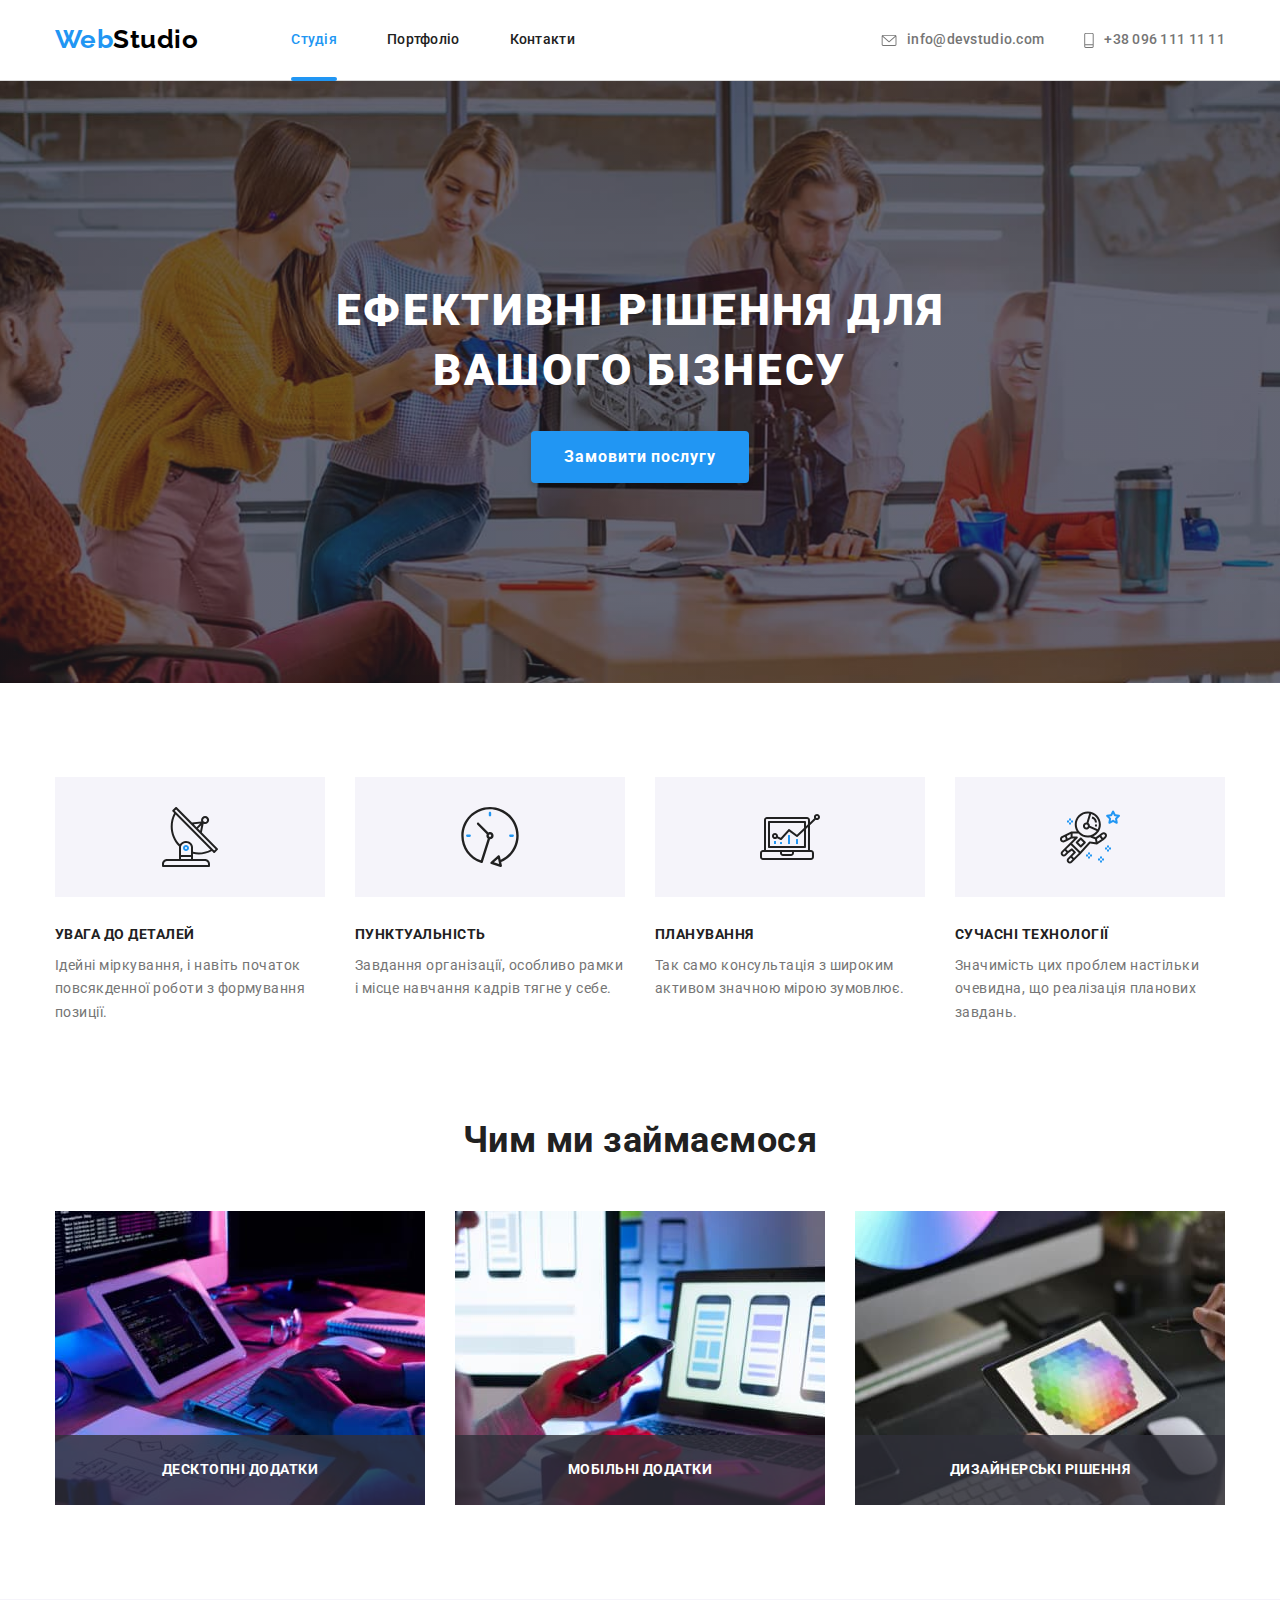
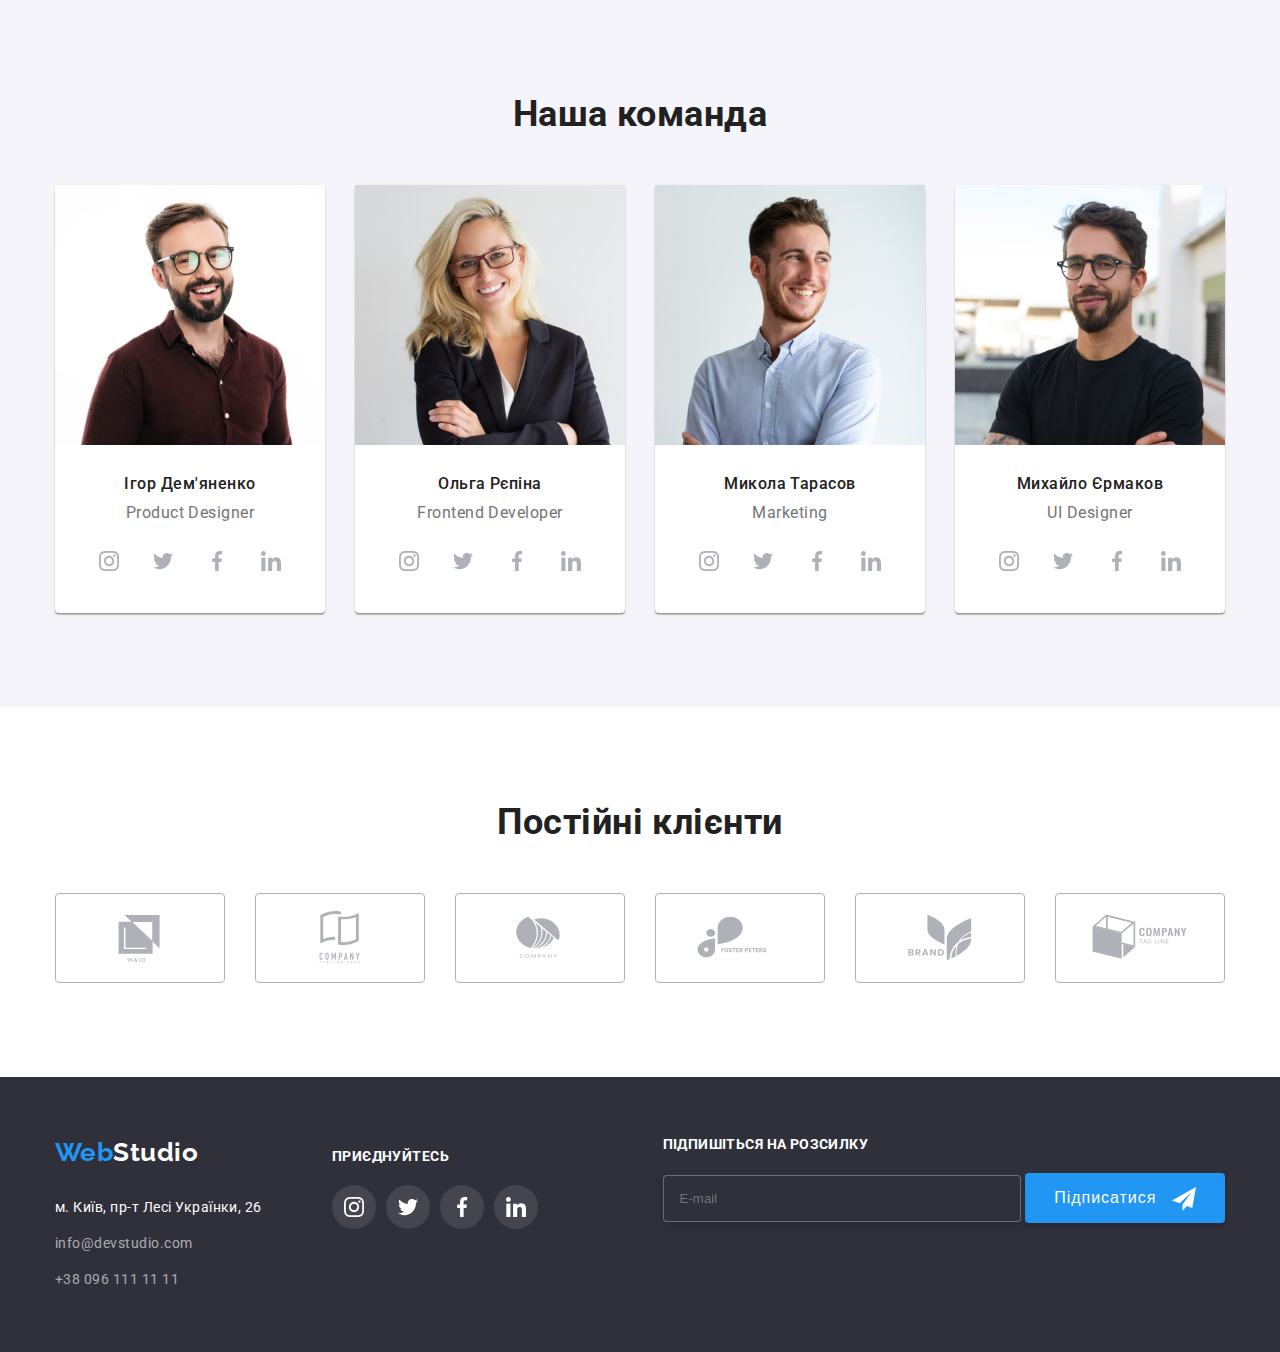
==== index.html @ 7b18890f "Initial commit" ====
<!DOCTYPE html>
<html lang="uk">
  <head>
    <meta charset="UTF-8" />
    <meta http-equiv="X-UA-Compatible" content="IE=edge" />
    <meta name="viewport" content="width=device-width, initial-scale=1.0" />
    <title>WebStudio</title>

    <link rel="preconnect" href="https://fonts.googleapis.com" />
    <link rel="preconnect" href="https://fonts.gstatic.com" crossorigin />
    <link
      href="https://fonts.googleapis.com/css2?family=Raleway:wght@700&family=Roboto:wght@400;500;700;900&display=swap"
      rel="stylesheet"
    />

    <link
      rel="stylesheet"
      href="https://cdnjs.cloudflare.com/ajax/libs/modern-normalize/1.1.0/modern-normalize.min.css"
      integrity="sha512-wpPYUAdjBVSE4KJnH1VR1HeZfpl1ub8YT/NKx4PuQ5NmX2tKuGu6U/JRp5y+Y8XG2tV+wKQpNHVUX03MfMFn9Q=="
      crossorigin="anonymous"
      referrerpolicy="no-referrer"
    />
    <link rel="stylesheet" href="./css/styles.css" />
  </head>
  <body>
    <header class="cite-header">
      <div class="container nav-header">
        <nav class="cite-nav">
          <a class="logo list" href="./index.html"
            ><span class="logo-web">Web</span>Studio</a
          >
          <ul class="nav list">
            <li class="item">
              <a href="" class="link current list">Студія</a>
            </li>
            <li class="item">
              <a href="./portfolio.html" class="link list">Портфоліо</a>
            </li>
            <li class="item"><a href="" class="link list">Контакти</a></li>
          </ul>
        </nav>
        <ul class="contact-nav list">
          <li class="item icon-mail">
            <a href="mailto:info@devstudio.com" class="contact list">
              <svg class="mail" width="16" height="12">
                <use href="./images/icons.svg/icons.svg#icon-mail"></use>
              </svg>
              info@devstudio.com</a
            >
          </li>
          <li class="item icon-phone">
            <a href="tel:+380961111111" class="contact list">
              <svg class="phone" width="10" height="16">
                <use href="./images/icons.svg/icons.svg#icon-phone"></use>
              </svg>
              +38 096 111 11 11</a
            >
          </li>
        </ul>
      </div>
    </header>
    <main>
      <!--Герой-->
      <section class="hero">
        <h1 class="hero-title">Ефективні рішення для вашого бізнесу</h1>
        <button data-modal-open type="button" class="button">
          Замовити послугу
        </button>
      </section>
      <!--Важливо для нас-->
      <section class="section important">
        <div class="container">
          <h2 class="visually-hidden">Важливо для нас</h2>
          <ul class="important-case list">
            <li class="item">
              <div class="important-icons">
                <svg class="antenna" height="60" width="60">
                  <use href="./images/icons.svg/icons.svg#icon-antenna"></use>
                </svg>
              </div>
              <h3 class="section-subtitle">УВАГА ДО ДЕТАЛЕЙ</h3>
              <p class="section-text">
                Ідейні міркування, і навіть початок повсякденної роботи з
                формування позиції.
              </p>
            </li>
            <li class="item">
              <div class="important-icons">
                <svg class="antenna" height="60" width="60">
                  <use href="./images/icons.svg/icons.svg#icon-clock"></use>
                </svg>
              </div>
              <h3 class="section-subtitle">ПУНКТУАЛЬНІСТЬ</h3>
              <p class="section-text">
                Завдання організації, особливо рамки і місце навчання кадрів
                тягне у себе.
              </p>
            </li>
            <li class="item">
              <div class="important-icons">
                <svg class="antenna" height="60" width="60">
                  <use href="./images/icons.svg/icons.svg#icon-diagram"></use>
                </svg>
              </div>
              <h3 class="section-subtitle">ПЛАНУВАННЯ</h3>
              <p class="section-text">
                Так само консультація з широким активом значною мірою зумовлює.
              </p>
            </li>
            <li class="item">
              <div class="important-icons">
                <svg class="antenna" height="60" width="60">
                  <use href="./images/icons.svg/icons.svg#icon-astronaut"></use>
                </svg>
              </div>
              <h3 class="section-subtitle">СУЧАСНІ ТЕХНОЛОГІЇ</h3>
              <p class="section-text">
                Значимість цих проблем настільки очевидна, що реалізація
                планових завдань.
              </p>
            </li>
          </ul>
        </div>
      </section>
      <!--Чим ми займаємося-->
      <section class="section work">
        <div class="container">
          <h2 class="section-title">Чим ми займаємося</h2>

          <ul class="work-foto list">
            <li class="work-card">
              <img
                src="./images/card1.jpg"
                alt="робота на планшеті"
                width="370"
                height="294"
              />
              <div class="work-aside">
                <h3 class="work-text">ДЕСКТОПНІ ДОДАТКИ</h3>
              </div>
            </li>
            <li class="work-card">
              <img
                src="./images/card2.jpg"
                alt="робота на ноутбуці"
                width="370"
                height="294"
              />
              <div class="work-aside">
                <h3 class="work-text">МОБІЛЬНІ ДОДАТКИ</h3>
              </div>
            </li>
            <li class="work-card">
              <img
                src="./images/card3.jpg"
                alt="робота на планшеті"
                width="370"
                height="294"
              />
              <div class="work-aside">
                <h3 class="work-text">ДИЗАЙНЕРСЬКІ РІШЕННЯ</h3>
              </div>
            </li>
          </ul>
        </div>
      </section>
      <!--Команда-->
      <section class="section section-team">
        <div class="container">
          <h2 class="section-title">Наша команда</h2>
          <ul class="team-card list">
            <li class="team-item">
              <img
                src="./images/igor.jpg"
                alt="Фото Ігоря"
                width="270"
                height="260"
              />
              <div class="team-about">
                <h3 class="team-subtitle">Ігор Дем'яненко</h3>
                <p class="team-text" lang="en">Product Designer</p>

                <div class="team-socials">
                  <ul class="team-list list">
                    <li class="team-links">
                      <a href="#" class="team-link">
                        <svg class="team-icon" width="20" height="20">
                          <use
                            href="./images/icons.svg/icons.svg#icon-instagram"
                          ></use>
                        </svg>
                      </a>
                    </li>
                    <li class="team-links">
                      <a href="#" class="team-link">
                        <svg class="team-icon" width="20" height="20">
                          <use
                            href="./images/icons.svg/icons.svg#icon-twitter"
                          ></use>
                        </svg>
                      </a>
                    </li>
                    <li class="team-links">
                      <a href="#" class="team-link">
                        <svg class="team-icon" width="20" height="20">
                          <use
                            href="./images/icons.svg/icons.svg#icon-facebook"
                          ></use>
                        </svg>
                      </a>
                    </li>
                    <li class="team-links">
                      <a href="#" class="team-link">
                        <svg class="team-icon" width="20" height="20">
                          <use
                            href="./images/icons.svg/icons.svg#icon-linkedin"
                          ></use>
                        </svg>
                      </a>
                    </li>
                  </ul>
                </div>
              </div>
            </li>
            <li class="team-item">
              <img
                src="./images/olga.jpg"
                alt="Фото Ольги"
                width="270"
                height="260"
              />
              <div class="team-about">
                <h3 class="team-subtitle">Ольга Рєпіна</h3>
                <p class="team-text" lang="en">Frontend Developer</p>

                <ul class="team-list list">
                  <li class="team-links">
                    <a href="#" class="team-link">
                      <svg class="team-icon" width="20" height="20">
                        <use
                          href="./images/icons.svg/icons.svg#icon-instagram"
                        ></use>
                      </svg>
                    </a>
                  </li>
                  <li class="team-links">
                    <a href="#" class="team-link">
                      <svg class="team-icon" width="20" height="20">
                        <use
                          href="./images/icons.svg/icons.svg#icon-twitter"
                        ></use>
                      </svg>
                    </a>
                  </li>
                  <li class="team-links">
                    <a href="#" class="team-link">
                      <svg class="team-icon" width="20" height="20">
                        <use
                          href="./images/icons.svg/icons.svg#icon-facebook"
                        ></use>
                      </svg>
                    </a>
                  </li>
                  <li class="team-links">
                    <a href="#" class="team-link">
                      <svg class="team-icon" width="20" height="20">
                        <use
                          href="./images/icons.svg/icons.svg#icon-linkedin"
                        ></use>
                      </svg>
                    </a>
                  </li>
                </ul>
              </div>
            </li>
            <li class="team-item">
              <img
                src="./images/mukola.jpg"
                alt="Фото Миколи"
                width="270"
                height="260"
              />
              <div class="team-about">
                <h3 class="team-subtitle">Микола Тарасов</h3>
                <p class="team-text" lang="en">Marketing</p>
                <ul class="team-list list">
                  <li class="team-links">
                    <a href="#" class="team-link">
                      <svg class="team-icon" width="20" height="20">
                        <use
                          href="./images/icons.svg/icons.svg#icon-instagram"
                        ></use>
                      </svg>
                    </a>
                  </li>
                  <li class="team-links">
                    <a href="#" class="team-link">
                      <svg class="team-icon" width="20" height="20">
                        <use
                          href="./images/icons.svg/icons.svg#icon-twitter"
                        ></use>
                      </svg>
                    </a>
                  </li>
                  <li class="team-links">
                    <a href="#" class="team-link">
                      <svg class="team-icon" width="20" height="20">
                        <use
                          href="./images/icons.svg/icons.svg#icon-facebook"
                        ></use>
                      </svg>
                    </a>
                  </li>
                  <li class="team-links">
                    <a href="#" class="team-link">
                      <svg class="team-icon" width="20" height="20">
                        <use
                          href="./images/icons.svg/icons.svg#icon-linkedin"
                        ></use>
                      </svg>
                    </a>
                  </li>
                </ul>
              </div>
            </li>
            <li class="team-item">
              <img
                src="./images/muhailo.jpg"
                alt="Фото Михайла"
                width="270"
                height="260"
              />
              <div class="team-about">
                <h3 class="team-subtitle">Михайло Єрмаков</h3>
                <p class="team-text" lang="en">UI Designer</p>
                <ul class="team-list list">
                  <li class="team-links">
                    <a href="#" class="team-link">
                      <svg class="team-icon" width="20" height="20">
                        <use
                          href="./images/icons.svg/icons.svg#icon-instagram"
                        ></use>
                      </svg>
                    </a>
                  </li>
                  <li class="team-links">
                    <a href="#" class="team-link">
                      <svg class="team-icon" width="20" height="20">
                        <use
                          href="./images/icons.svg/icons.svg#icon-twitter"
                        ></use>
                      </svg>
                    </a>
                  </li>
                  <li class="team-links">
                    <a href="#" class="team-link">
                      <svg class="team-icon" width="20" height="20">
                        <use
                          href="./images/icons.svg/icons.svg#icon-facebook"
                        ></use>
                      </svg>
                    </a>
                  </li>
                  <li class="team-links">
                    <a href="#" class="team-link">
                      <svg class="team-icon" width="20" height="20">
                        <use
                          href="./images/icons.svg/icons.svg#icon-linkedin"
                        ></use>
                      </svg>
                    </a>
                  </li>
                </ul>
              </div>
            </li>
          </ul>
        </div>
      </section>
      <!-- Клієнти -->
      <section class="section">
        <div class="container">
          <h2 class="section-title">Постійні клієнти</h2>
          <ul class="list clients-list">
            <li class="clients">
              <a href="#" class="clients-link">
                <svg class="clients-logo" width="106" height="60">
                  <use href="./images/icons.svg/icons.svg#icon-logo1"></use>
                </svg>
              </a>
            </li>
            <li class="clients">
              <a href="#" class="clients-link">
                <svg class="clients-logo" width="106" height="60">
                  <use href="./images/icons.svg/icons.svg#icon-logo2"></use>
                </svg>
              </a>
            </li>
            <li class="clients">
              <a href="#" class="clients-link">
                <svg class="clients-logo" width="106" height="60">
                  <use href="./images/icons.svg/icons.svg#icon-logo3"></use>
                </svg>
              </a>
            </li>
            <li class="clients">
              <a href="#" class="clients-link">
                <svg class="clients-logo" width="106" height="60">
                  <use href="./images/icons.svg/icons.svg#icon-logo4"></use>
                </svg>
              </a>
            </li>
            <li class="clients">
              <a href="#" class="clients-link">
                <svg class="clients-logo" width="106" height="60">
                  <use href="./images/icons.svg/icons.svg#icon-logo5"></use>
                </svg>
              </a>
            </li>
            <li class="clients">
              <a href="#" class="clients-link">
                <svg class="clients-logo" width="106" height="60">
                  <use href="./images/icons.svg/icons.svg#icon-logo6"></use>
                </svg>
              </a>
            </li>
          </ul>
        </div>
      </section>
    </main>
    <footer class="footer">
      <div class="container colomn">
        <div class="footer-container">
          <div>
            <a class="footer-logo list" href="./index.html"
              ><span>Web</span>Studio</a
            >
            <address>
              <p class="footer-address">м. Київ, пр-т Лесі Українки, 26</p>
              <ul class="contacts list">
                <li class="item">
                  <a
                    href="mailto:info@devstudio.com"
                    class="footer-contact list"
                    >info@devstudio.com</a
                  >
                </li>
                <li class="item">
                  <a href="tel:+380961111111" class="footer-contact list"
                    >+38 096 111 11 11</a
                  >
                </li>
              </ul>
            </address>
          </div>

          <div>
            <p class="footer-join">приєднуйтесь</p>
            <ul class="footer-social-list list">
              <li class="footer-icons">
                <a class="footer-link" href="#">
                  <svg class="footer-icon" width="20" height="20">
                    <use
                      href="./images/icons.svg/icons.svg#icon-instagram"
                    ></use>
                  </svg>
                </a>
              </li>
              <li class="footer-icons">
                <a class="footer-link" href="#">
                  <svg class="footer-icon" width="20" height="20">
                    <use href="./images/icons.svg/icons.svg#icon-twitter"></use>
                  </svg>
                </a>
              </li>
              <li class="footer-icons">
                <a class="footer-link" href="#">
                  <svg class="footer-icon" width="20" height="20">
                    <use
                      href="./images/icons.svg/icons.svg#icon-facebook"
                    ></use>
                  </svg>
                </a>
              </li>
              <li class="footer-icons">
                <a class="footer-link" href="#">
                  <svg class="footer-icon" width="20" height="20">
                    <use
                      href="./images/icons.svg/icons.svg#icon-linkedin"
                    ></use>
                  </svg>
                </a>
              </li>
            </ul>
          </div>

          <div class="sign">
            <p class="footer-join">Підпишіться на розсилку</p>
            <form action="mailing">
              <label for="e-mail">
                <input
                  class="footer-join-e-mail"
                  type="e-mail"
                  name="e-mail"
                  id="e-mail"
                  placeholder="E-mail"
                />
              </label>
              <button class="button-sign" type="submit">
                Підписатися
                <svg class="icon-send" width="24" height="24">
                  <use href="./images/icons.svg/icons.svg#icon-icon-send"></use>
                </svg>
              </button>
            </form>
          </div>
        </div>
      </div>
    </footer>

    <div class="backdrop is-hidden" data-modal>
      <div class="modal">
        <button data-modal-close type="button" class="button-modal">
          <svg class="button-close" width="11" height="11">
            <use href="./images/icons.svg/icons.svg#icon-close"></use>
          </svg>
        </button>

        <div class="form">
          <h2 class="modal-title">Залиште свої дані, ми вам передзвонимо</h2>
          <form name="signup-form" autocomplete="on">
            <div>
              <label for="name" class="form-label"
                >Ім'я
                <div class="form-field">
                  <input class="form-input" type="text" name="name" id="name" />
                  <svg class="label-icon" width="18" height="18">
                    <use href="./images/icons.svg/icons.svg#icon-name"></use>
                  </svg>
                </div>
              </label>
            </div>

            <div>
              <label for="tel"
                >Телефон
                <div class="form-field">
                  <input class="form-input" type="tel" name="tel" id="tel" />
                  <svg class="label-icon" width="18" height="18">
                    <use
                      href="./images/icons.svg/icons.svg#icon-phone-black"
                    ></use>
                  </svg>
                </div>
              </label>
            </div>

            <div>
              <label for="email"
                >Пошта

                <div class="form-field">
                  <input
                    class="form-input"
                    type="email"
                    name="email"
                    id="email"
                  />
                  <svg class="label-icon" width="18" height="18">
                    <use
                      href="./images/icons.svg/icons.svg#icon-email-black"
                    ></use>
                  </svg>
                </div>
              </label>
            </div>

            <label for="comment">Коментар</label>
            <div class="form-field">
              <textarea
                class="form-comment"
                name="comment"
                id="comment"
                rows="5"
                placeholder="Введіть текст"
              ></textarea>
            </div>

            <label class="checkbox-label">
              <input
                class="checkbox"
                type="checkbox"
                name="agreement"
                value="agree"
              />

              <span class="checkbox-icon"></span>
              <p class="agree">
                Погоджуюся з розсилкою та приймаю
                <a class="agree-link" href="#">Умови договору</a>
              </p>
            </label>

            <button class="button-sign form-button" type="submit">
              Відправити
            </button>
          </form>
        </div>
      </div>
    </div>

    <script src="./js/modal.js"></script>
  </body>
</html>
---- css/styles.css ----
/* колір основного тексту #757575 */
/* вторинний колір тексту #212121 */
/* білий #FFFFFF */
/* акцент #2196F3 */
/* черний колір лого #000000 */
/* сірий фон #F5F4FA */
/* фон футера #2F303A */
html {
    box-sizing: border-box;
}

*,
*::before,
*::after {
    box-sizing: inherit;
}

:root {
    --primary-text-color: #757575;
    --title-text-color: #212121;
    --accent-text-color: #2196F3;
    --white-color: #FFFFFF;
    --grey-bgr-color: #F5F4FA;
    --logo-black-color: #000000;
    --footer-background-color: #2F303A;
    --footer-contact-color: rgba(255, 255, 255, 0.6);
    --button-active-color: #188CE8;
    --border-line-color: #D9D9D9;
    --card-outline-color: #EEEEEE;
    --shadow-team-color: 0px 1px 3px rgba(0, 0, 0, 0.12), 0px 1px 1px rgba(0, 0, 0, 0.14), 0px 2px 1px rgba(0, 0, 0, 0.2);
    --portfolio-shadow-color: 0px 1px 1px rgba(0, 0, 0, 0.12), 0px 4px 4px rgba(0, 0, 0, 0.06), 1px 4px 6px rgba(0, 0, 0, 0.16);
    --hero-gradient-color: rgba(47, 48, 58, 0.4);
    --hero-background-color: rgba(196, 196, 196, 1);
    --icon-color: #AFB1B8;
    --cubic: cubic-bezier(0.4, 0, 0.2, 1);
}

body {
    margin: 0;
    background-color: var(--white-color);
    color: var(--primary-text-color);
    font-family: Roboto, sans-serif;
    letter-spacing: 0.03em;

}
.list {
    list-style: none;
    text-decoration: none;
}
h1, h2, h3, p, ul {
    margin-top: 0;
    margin-bottom: 0;
    padding-inline-start: 0;
}
ul {
    padding-left: 0;
    margin: 0;
}

/* header */
.current {
    position: relative;
}
.link.current::after {
    position: absolute;
    bottom: -1px;
    width: 100%;

    content: "";
    display: block;
    
    border-bottom: 4px solid var(--accent-text-color);
    border-radius: 2px;
}

.cite-header {
   border-bottom: 1px solid var(--border-line-color);
}
.container {
    margin-left: auto;
    margin-right: auto;
    width: 1200px;
    padding-left: 15px;
    padding-right: 15px;
}

.logo {
    display: flex;
    align-items: center;
    margin-right: 93px;
    color: var(--logo-black-color);
    font-family: Raleway, sans-serif;
    font-weight: 700;
    font-size: 26px;
    line-height: 1.2; 
}

.logo span,
.footer-logo span {
    color: var(--accent-text-color);
}
.nav-header {
    display: flex;
    justify-content: space-between;
    align-items: center;
}
.cite-nav {
    display: flex;
}
.nav {
    display: flex; 
}
.nav .item {  
    margin-right: 50px;
}
.nav .item:last-child {
    margin-right: 0; 
}
.contact-nav .item + .item {
    margin-left: 40px;
}

.contact-nav {
    display: flex;
}

.link {
    transition: color 250ms var(--cubic);
    
    display: block;
    padding-top: 32px;
    padding-bottom: 32px;

    color: var(--title-text-color);
    font-weight: 500;
    font-size: 14px;
    line-height: 1.14;
    letter-spacing: 0.02em;
}

.contact { 
    transition: color 250ms var(--cubic), fill 250ms var(--cubic);

    fill: var(--primary-text-color);
 
    display: flex;
    align-items: center;
    gap: 10px;

    padding-top: 32px;
    padding-bottom: 32px;
    min-width: 122px;

    color: var(--primary-text-color);
    font-weight: 500;
    font-size: 14px;
    line-height: 1.14;
    letter-spacing: 0.02em;
    cursor: pointer;
}

.link:hover, 
.link:focus,
.contact:hover,
.contact:focus {
    color: var(--accent-text-color);
    fill: var(--accent-text-color);
}

.nav .link.current {
    color: var(--accent-text-color);
}

/* hero */

.hero {
    
    max-width: 1600px;
    margin-left: auto;
    margin-right: auto;

    background-image: linear-gradient( to right,
    var(--hero-gradient-color),
    var(--hero-gradient-color)),
    url(../images/hero.jpg);

    background-repeat: no-repeat;
    background-size: cover;
    background-position: center;

    background-color: var(--hero-background-color);
    padding-top: 200px;
    padding-bottom: 200px;
    text-align: center;
}
.button {
    transition: background-color 250ms var(--cubic);

    padding: 10px 32px;
    border-radius: 4px;
    border: 1px solid transparent;
    box-shadow: 0px 4px 4px rgba(0, 0, 0, 0.15);
   
    background-color: var(--accent-text-color);
    color: var(--white-color);
    font-family: inherit;
    font-weight: 700;
    font-size: 16px;
    line-height: 1.88;
    text-align: center;
    letter-spacing: 0.06em;
    cursor: pointer;
}
.button:hover,
.button:focus {
    background-color: var(--button-active-color);
    
}
.hero-title {
    margin-bottom: 30px;
    max-width: 696px;
    margin-left: auto;
    margin-right: auto;
    
    color: var(--white-color);
    font-weight: 900;
    font-size: 44px;
    line-height: 1.36;
    text-align: center;
    letter-spacing: 0.06em;
    text-transform: uppercase;
}
/* Portfolio */

.portfolio-btns {
    display: flex;
    justify-content: center;
    margin-bottom: 50px;
}

.portfolio-btns .btn + .btn {
    margin-left: 8px;
}

.portfolio-button {
    transition: color 250ms var(--cubic), background-color 250ms var(--cubic),
    box-shadow 250ms var(--cubic);
    padding: 6px 22px;
    min-width: 73px;
    border: transparent;

    text-align: center;
    color: var(--title-text-color);
    background-color: var(--grey-bgr-color);
    font-family: inherit;
    font-weight: 500;
    font-size: 16px;
    line-height: 1.62;
    cursor: pointer;
    letter-spacing: 0.03em;
    border-radius: 4px;
}
.portfolio-button:hover,
.portfolio-button:focus {
    color: var(--white-color);
    background-color: var(--accent-text-color);
    box-shadow: 0px 3px 1px rgba(0, 0, 0, 0.1), 0px 1px 2px rgba(0, 0, 0, 0.08), 0px 2px 2px rgba(0, 0, 0, 0.12);
}
.portfolio-thumb {
    position: relative;

    overflow: hidden; 
    pointer-events: none;
}
.overlay {
    position: absolute;
    top: 0;
    left: 0;
    height: 100%;
    width: 100%;
    background-color: rgba(33, 150, 243, 0.9);

    transform: translateY(100%);
    transition: transform 250ms var(--cubic); 
     
}
.portfolio-items:hover .overlay {
    transform: translateY(0);
}
.overlay-text {
    margin: 63px 24px;
    font-size: 18px;
    line-height: 1.56;
    color: var(--white-color);
}
.portfolio-link {
    transition: box-shadow 250ms var(--cubic);
    display: block;
    text-decoration: none;
}
.portfolio-items {
    margin-right: 30px;
    margin-bottom: 30px;
}
.portfolio-items:nth-child(3n) {
    margin-right: 0;
}
.portfolio-items:nth-last-child(-n+3) {
    margin-bottom: 0;
}
.portfolio-link:hover,
.portfolio-link:focus {
    box-shadow: var(--portfolio-shadow-color);
}
.portfolio {
    display: flex;
    flex-wrap: wrap;
}
.portfolio-items .item {
    padding: 20px 24px;
    border-bottom: 1px solid var(--card-outline-color);
    border-left: 1px solid var(--card-outline-color);
    border-right: 1px solid var(--card-outline-color);
}
.portfolio-subtitle {
    margin-bottom: 4px;

    color: var(--title-text-color);
    font-weight: 700;
    font-size: 18px;
    line-height: 2;
    letter-spacing: 0.06em;
}
.portfolio-text {
    color: var(--primary-text-color);
    font-size: 16px;
    line-height: 1.88;
}

/* main */
.section {
    padding-bottom: 94px;
    padding-top: 94px; 
}
/* Важливо для нас */

.important-icons {
    display: flex;
    height: 120px;
    width: 270px;
    align-items: center;
    justify-content: center;
    margin-bottom: 30px;
    background-color: var(--grey-bgr-color);
}

.important {
    padding-bottom: 47px;
}
.important-case {
    display: flex;
}
.important .item {
    width: 270px;
}
.important .item + .item {
    margin-left: 30px;
}
.visually-hidden {
    position: absolute;
    white-space: nowrap;
    width: 1px;
    height: 1px;
    overflow: hidden;
    border: 0;
    padding: 0;
    clip: rect(0 0 0 0);
    clip-path: inset(50%);
    margin: -1px;
}

.section-subtitle {
    margin-bottom: 11px;

    color: var(--title-text-color);
    font-weight: 700;
    font-size: 14px;
    line-height: 1.14;
}
.section-text {
    color: var(--primary-text-color);
    font-size: 14px;
    line-height: 1.7;
}
/* Чим Займаємося */
.work {
    padding-top: 47px;
}
img {
    display: block;
    max-width: 100%;
    height: auto;
}
.work-foto {
    width: 1170;
    display: flex;
}
.work-card {
    position: relative;

    margin-right: 30px;
}
.work-aside {
    position: absolute;
    bottom: 0;

    display: flex;
    align-items: center;
    justify-content: center;
    width: 370px;
    height: 70px;
    background-color: rgba(47, 48, 58, 0.8);
}
.work-text{ 
    font-size: 14px;
    line-height: 1.14;
    color: var(--white-color);
}

.work-card:nth-child(3n) {
    margin-right: 0;
}

.section-title {
    margin-bottom: 50px;
    
    color: var(--title-text-color);
    font-weight: 700;
    font-size: 36px;
    line-height: 1.17;
    text-align: center;
}

/* Команда */

.team-links {
    width: 44px;
    height: 44px;
}
.team-list {
    display: flex;
    justify-content: center;
    align-items: center;
    gap: 10px;
}
.team-link {
    transition: background-color 250ms var(--cubic), fill 250ms var(--cubic);
    display: flex;
    width: 100%;
    height: 100%;
   
    justify-content: center;
    align-items: center;
    border-radius: 50%;
    background-color: var(--white-color);
    fill: var(--icon-color);
}
.team-link:hover,
.team-link:focus {
    background-color: var(--accent-text-color);
    fill: var(--white-color);
}

.team-card {
    display: flex;
}
.team-about {
    padding-top: 30px;
    padding-bottom: 30px;
}
.section-team {
    background-color: var(--grey-bgr-color);
}

.team-item {
    margin-right: 30px;
    background-color: var(--white-color);
    border-radius: 4px;
    box-shadow: var(--shadow-team-color);
}
.team-item:nth-child(4n) {
    margin-right: 0;
}
.team-subtitle {
    margin-bottom: 10px;
    
    color: var(--title-text-color);
    font-weight: 500;
    font-size: 16px;
    line-height: 1.18;
    text-align: center;
}
.team-text {
    font-size: 16px;
    line-height: 1.18;
    text-align: center;
    margin-bottom: 16px;
}
.clients-list {
    display: flex;
    justify-content: space-between;
}

.clients-link:hover,
.clients-link:focus {
    fill: var(--accent-text-color);
    border: 1px solid var(--accent-text-color);
}
.clients-logo {  
    width: 100%;
}
.clients-link {
    transition: fill 250ms var(--cubic), border 250ms var(--cubic);
    display: flex;
    align-items: center;
    height: 90px;
    width: 170px;
    margin-bottom: 0;
    fill: var(--icon-color);
    border: 1px solid var(--icon-color);
    border-radius: 4px;
}
/* Footer */
.footer-container {
    position: relative;
    display: flex;
    align-items: baseline;
    gap: 70px;
}

.sign {
    position: absolute;
    top: 0;
    right: 0;
}
.footer-join-e-mail {
    width: 358px;
   
    padding: 15px 16px;
    border: 1px solid rgba(255, 255, 255, 0.3);
    filter: drop-shadow(0px 4px 4px rgba(0, 0, 0, 0.15));
    border-radius: 4px;
    background-color: var(--footer-background-color);
}

.button-sign {
    width: 200px;
    height: 50px;
    background-color: var(--accent-text-color);
    color: var(--white-color);
    box-shadow: 0px 4px 4px rgba(0, 0, 0, 0.15);
    border-radius: 4px;
    border: 1px solid transparent;
    font-size: 16px;
    line-height: 1.88;
    
    text-align: center;
    letter-spacing: 0.06em;
    cursor: pointer;
}
.icon-send {
    vertical-align: middle;
    margin-left: 10px;
}

.footer-join {
    font-weight: 700;
    font-size: 14px;
    line-height: 1.14;
    letter-spacing: 0.03em;
    text-transform: uppercase;
    color: var(--white-color);
    margin-bottom: 20px;
}
.footer-social-list {
    display: flex;
    gap: 10px;
}
.footer-icons {
    width: 44px;
    height: 44px;
}
.footer-link {
    display: flex;
    justify-content: center;
    align-items: center;
    width: 100%;
    height: 100%;
    border-radius: 50%;
    background-color: rgba(255, 255, 255, 0.1);
    fill: var(--white-color);
    transition: background-color 250ms var(--cubic);
}
.footer-link:hover,
.footer-link:focus {
    background-color: var(--accent-text-color);
    fill: var(--white-color);

}
.contacts .item + .item {
    margin-top: 12px;
}
.footer {
    background-color: var(--footer-background-color);
    padding-top: 60px;
    padding-bottom: 60px;
}
.footer-logo {
    display: inline-block;
    margin-bottom: 28px;
    color: var(--white-color);
    font-family: Raleway, sans-serif;
    font-weight: 700;
    font-size: 26px;
    line-height: 1.2;
}
.footer-contact {
    display: inline-block;
    font-style: normal;
    color: var(--footer-contact-color);
    font-size: 14px;
    line-height: 1.71;
    transition: color 250ms var(--cubic);
} 
.footer-contact:hover,
.footer-contact:focus {
    color: var(--accent-text-color);
}
.footer-address {
    margin-bottom: 12px;
    font-style: normal;
    color: var(--white-color);
    font-size: 14px;
    line-height: 1.71;
}


/* Модальне вікно */
.backdrop {
    position: fixed;
    top: 0;
    left: 0;
    width: 100%;
    height: 100%;
    background-color: rgba(0, 0, 0, 0.2);
    
    transform: scale(1);
    transition: transform 250ms var(--cubic), opacity 250ms var(--cubic);
}
.backdrop.is-hidden {
    transform: scale(0);

    pointer-events: none;
}
.modal {
    position: absolute;
    top: 50%;
    left: 50%;
    transform: translate(-50%, -50%);

    min-width: 528px;
    min-height: 581px;
    background-color: var(--white-color);
    box-shadow: 0px 1px 3px rgba(0, 0, 0, 0.12), 0px 1px 1px rgba(0, 0, 0, 0.14), 0px 2px 1px rgba(0, 0, 0, 0.2);
    border-radius: 4px;
}
   
.button-modal {
    position: absolute;
    top: 8px;
    right: 8px;

    display: flex;
    justify-content: center;
    align-items: center;

    width: 30px;
    height: 30px;
    background-color: var(--white-color);

    cursor: pointer;

    border-radius: 50%;
    border: 1px solid rgba(0, 0, 0, 0.2);
    transition: fill 250ms var(--cubic);
}
.button-close:hover {
    fill: var(--accent-text-color);
}

/* Фарма */
.modal-title {
    margin-bottom: 12px;
    font-weight: 700;
    font-size: 20px;
    line-height: 1.15;
    text-align: center;
    color: var(--title-text-color);
}
textarea {
    resize: none;
}
.form {
    padding: 40px;
    width: 528px;
}
.form-field {
    position: relative;
    width: 100%;
    display: flex;
    flex-direction: column;
    margin-bottom: 10px;
    margin-top: 4px;
    
}
.label-icon {
    position: absolute;
    top: 50%;
    left: 12px;
    transform: translateY(-50%);

    fill: var(--title-text-color);
    transition: fill 250ms var(--cubic);
}
.form-input:hover + .label-icon,
.form-input:focus + .label-icon {
    fill: var(--accent-text-color);
}
.form-input {
    padding-top: 12px;
    padding-bottom: 12px;
    padding-left: 42px;
    border: 1px solid rgba(33, 33, 33, 0.2);
    border-radius: 4px;
    transition: border 250ms var(--cubic), outline 250ms var(--cubic);
}
.form-input:hover,
.form-input:focus,
.form-comment:focus,
.form-comment:hover {
    border: 1px solid var(--accent-text-color);
    outline: 1px solid var(--accent-text-color);
}
.form-comment {
    border: 1px solid rgba(33, 33, 33, 0.2);
    border-radius: 4px;
    padding: 12px 16px;
    margin-bottom: 20px;

    transition: border 250ms var(--cubic), outline 250ms var(--cubic);
}

.form-field textarea::placeholder {
    font-size: 12px;
    line-height: 1.17;
    letter-spacing: 0.01em;
    color: rgba(117, 117, 117, 0.5);
}
/* checkbox */
.checkbox {
    -webkit-appearance: none;
    -moz-appearance: none;
    appearance: none;
}
.agree {
    font-size: 14px;
    line-height: 1.71;
    color: var(--primary-text-color);

}
.agree-link {
    color: var(--accent-text-color);
    text-decoration-line: unset;
    border-bottom: 1px solid var(--accent-text-color);
}
.checkbox-label {
    display: flex;
    align-items: center;
    justify-content: center;
    margin-bottom: 30px;
}
.checkbox-icon {
    margin-right: 7px;
    width: 16px;
    height: 15px;  
    border: 2px solid #000000;
    border-radius: 2px;
    box-shadow: 0px 4px 4px rgba(0, 0, 0, 0.25);
    transition:  background-color 250ms var(--cubic), background-image250ms var(--cubic), border-color 250ms var(--cubic), box-shadow 250ms var(--cubic);
}
.checkbox:checked + span.checkbox-icon {
    background-color: var(--accent-text-color);
    background-image: url(../images/icons.svg/icon-check.svg);
    background-size: contain;
    background-origin: border-box;
    border-color: var(--accent-text-color);
    box-shadow: none;
}
.form-button {
    margin: auto;
    display: block;
}
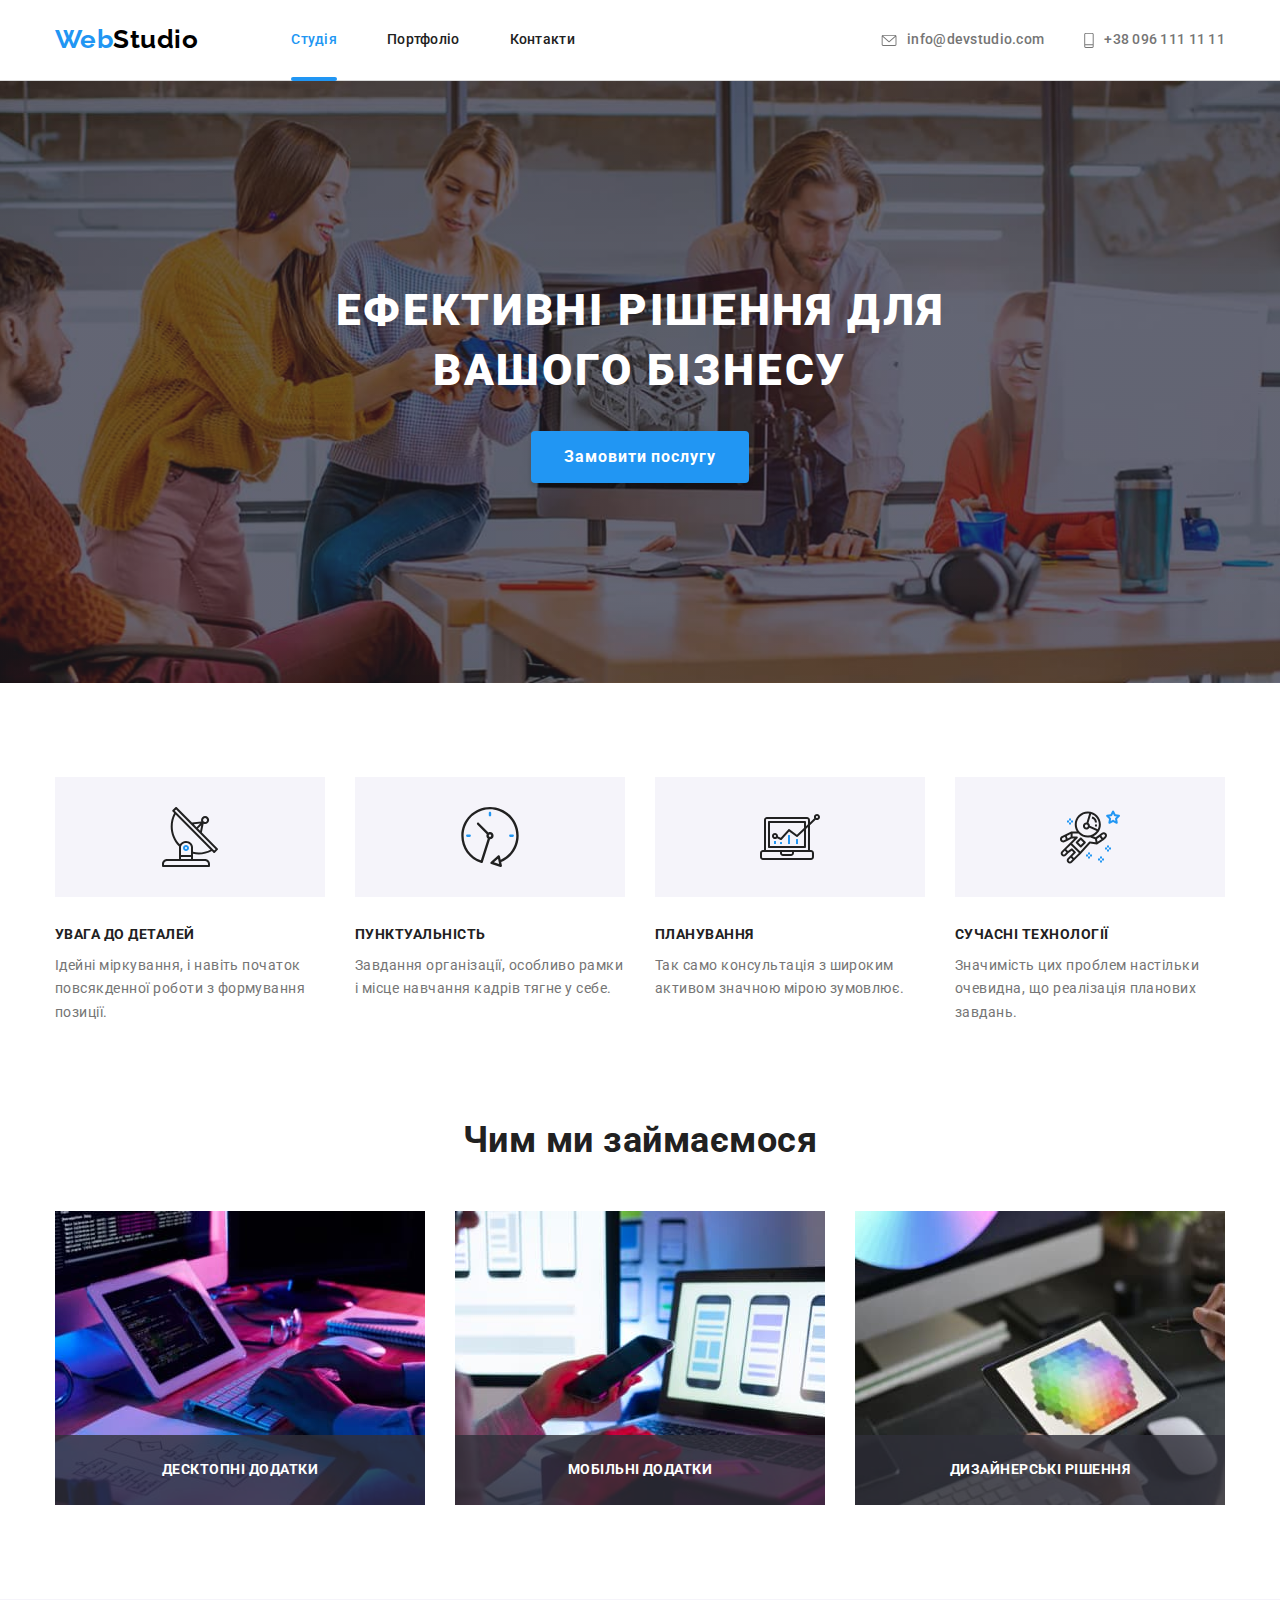
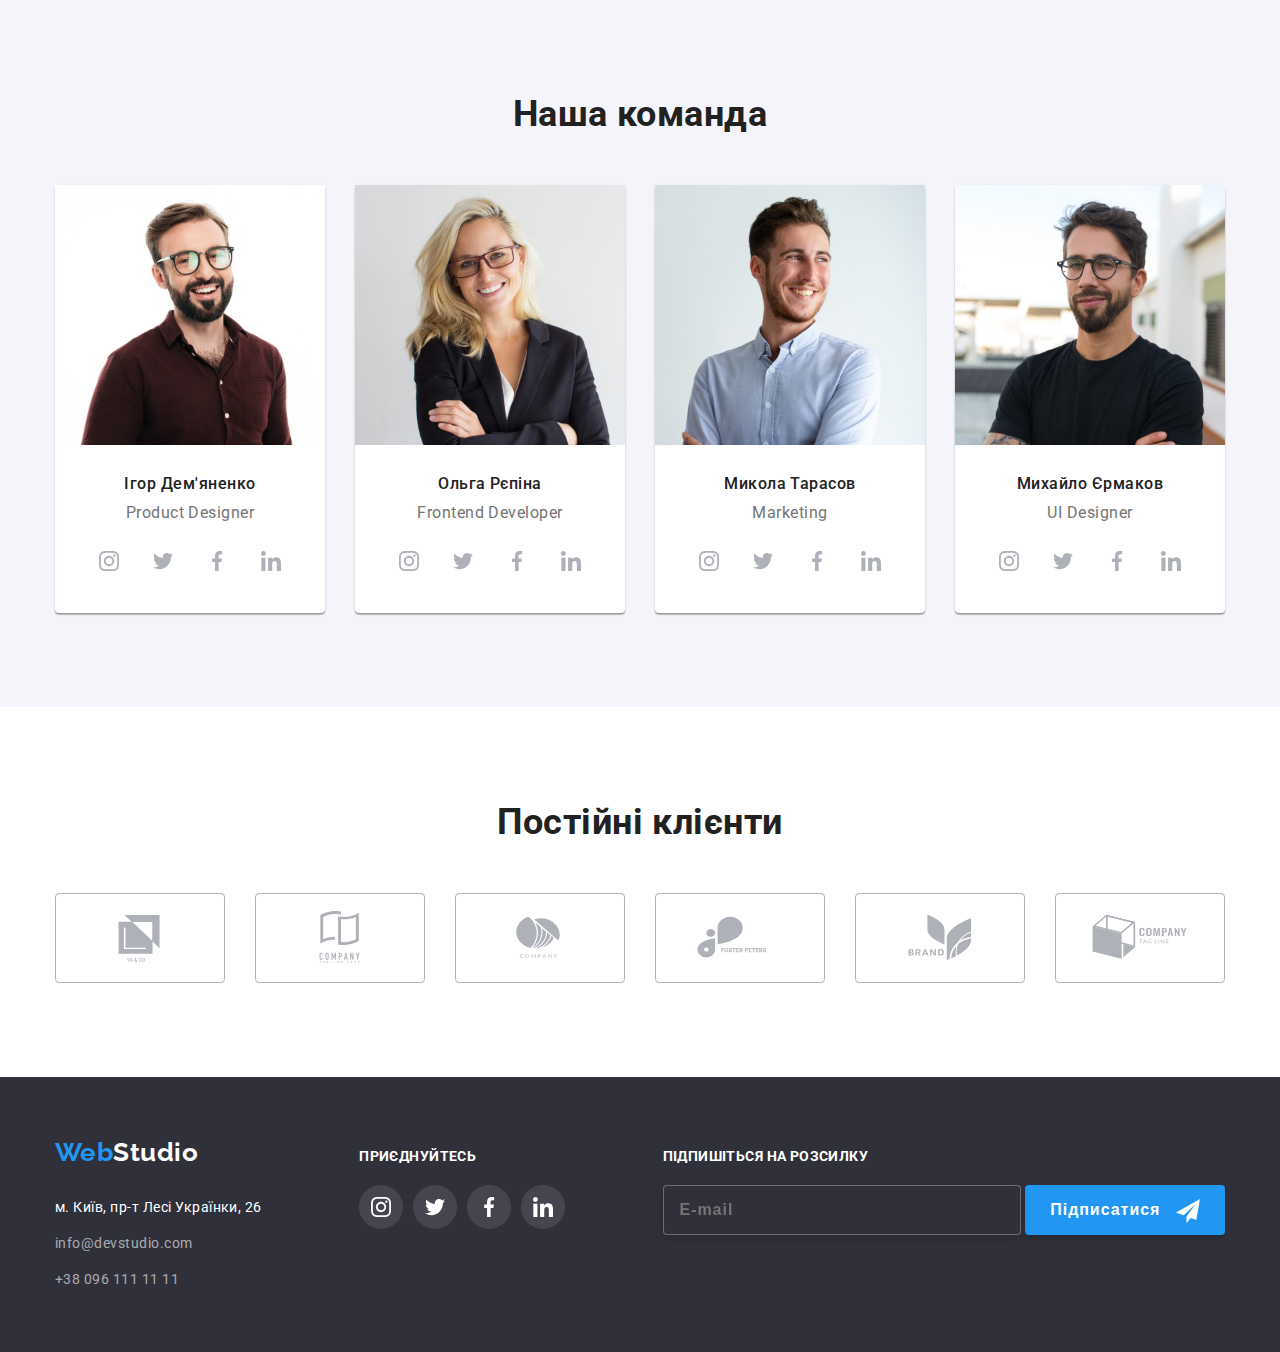
==== commit 782cfe1e: "Доопрацьовує" ====
--- a/index.html
+++ b/index.html
@@ -493,24 +493,27 @@
             </ul>
           </div>
 
-          <div class="sign">
+          <div>
             <p class="footer-join">Підпишіться на розсилку</p>
-            <form action="mailing">
-              <label for="e-mail">
-                <input
+            <form class="mailing"  action="mailing">
+    
+                <div>
+                  <input
                   class="footer-join-e-mail"
-                  type="e-mail"
+                  type="email"
                   name="e-mail"
                   id="e-mail"
                   placeholder="E-mail"
                 />
-              </label>
+             
               <button class="button-sign" type="submit">
                 Підписатися
                 <svg class="icon-send" width="24" height="24">
                   <use href="./images/icons.svg/icons.svg#icon-icon-send"></use>
                 </svg>
               </button>
+                </div>
+
             </form>
           </div>
         </div>
@@ -526,39 +529,34 @@
         </button>
 
         <div class="form">
-          <h2 class="modal-title">Залиште свої дані, ми вам передзвонимо</h2>
+          <p class="modal-title">Залиште свої дані, ми вам передзвонимо</p>
+
           <form name="signup-form" autocomplete="on">
-            <div>
-              <label for="name" class="form-label"
-                >Ім'я
-                <div class="form-field">
+
+            
+              <label for="name" class="form-label">Ім'я</label>
+              <div class="form-field">
                   <input class="form-input" type="text" name="name" id="name" />
                   <svg class="label-icon" width="18" height="18">
                     <use href="./images/icons.svg/icons.svg#icon-name"></use>
                   </svg>
-                </div>
-              </label>
-            </div>
-
-            <div>
-              <label for="tel"
-                >Телефон
-                <div class="form-field">
+                
+              </div>
+            
+              
+              <label for="tel" class="form-label">Телефон</label>
+              <div class="form-field">
                   <input class="form-input" type="tel" name="tel" id="tel" />
                   <svg class="label-icon" width="18" height="18">
-                    <use
-                      href="./images/icons.svg/icons.svg#icon-phone-black"
+                    <use href="./images/icons.svg/icons.svg#icon-phone-black"
                     ></use>
                   </svg>
-                </div>
-              </label>
-            </div>
-
-            <div>
-              <label for="email"
-                >Пошта
-
-                <div class="form-field">
+               
+              </div>
+              
+              
+              <label class="form-label" for="email">Пошта</label>
+              <div class="form-field">
                   <input
                     class="form-input"
                     type="email"
@@ -571,11 +569,10 @@
                     ></use>
                   </svg>
                 </div>
-              </label>
-            </div>
-
-            <label for="comment">Коментар</label>
-            <div class="form-field">
+
+                <div class="comment-field">
+            <label class="form-label" for="comment" >Коментар</label>
+            
               <textarea
                 class="form-comment"
                 name="comment"
@@ -585,20 +582,23 @@
               ></textarea>
             </div>
 
-            <label class="checkbox-label">
-              <input
-                class="checkbox"
-                type="checkbox"
-                name="agreement"
-                value="agree"
-              />
-
-              <span class="checkbox-icon"></span>
-              <p class="agree">
-                Погоджуюся з розсилкою та приймаю
-                <a class="agree-link" href="#">Умови договору</a>
-              </p>
-            </label>
+              <div>
+                <label class="checkbox-label">
+                  <input
+                    class="checkbox"
+                    type="checkbox"
+                    name="agreement"
+                    value="agree"
+                  />
+                  
+                  <span class="checkbox-icon"></span>
+                    Погоджуюся з розсилкою та приймаю 
+                    <a class="agree-link" href="#"> Умови договору</a>
+                  </label>
+              </div>
+            
+            
+            
 
             <button class="button-sign form-button" type="submit">
               Відправити
--- a/css/styles.css
+++ b/css/styles.css
@@ -536,23 +536,25 @@
     position: relative;
     display: flex;
     align-items: baseline;
+    justify-content: space-between;
     gap: 70px;
 }
 
-.sign {
-    position: absolute;
-    top: 0;
-    right: 0;
-}
 .footer-join-e-mail {
     width: 358px;
-   
+    height: 50px;
     padding: 15px 16px;
     border: 1px solid rgba(255, 255, 255, 0.3);
     filter: drop-shadow(0px 4px 4px rgba(0, 0, 0, 0.15));
     border-radius: 4px;
     background-color: var(--footer-background-color);
-}
+    font-weight: 700;
+    font-size: 16px;
+    line-height: 1.88;
+
+    letter-spacing: 0.06em;
+    color: var(--white-color);
+    }
 
 .button-sign {
     width: 200px;
@@ -562,6 +564,7 @@
     box-shadow: 0px 4px 4px rgba(0, 0, 0, 0.15);
     border-radius: 4px;
     border: 1px solid transparent;
+    font-weight: 700;
     font-size: 16px;
     line-height: 1.88;
     
@@ -569,6 +572,7 @@
     letter-spacing: 0.06em;
     cursor: pointer;
 }
+
 .icon-send {
     vertical-align: middle;
     margin-left: 10px;
@@ -695,7 +699,8 @@
     border: 1px solid rgba(0, 0, 0, 0.2);
     transition: fill 250ms var(--cubic);
 }
-.button-close:hover {
+.button-modal:hover,
+.button-modal:focus {
     fill: var(--accent-text-color);
 }
 
@@ -713,16 +718,26 @@
 }
 .form {
     padding: 40px;
-    width: 528px;
+    width: 536px;
 }
 .form-field {
     position: relative;
     width: 100%;
     display: flex;
-    flex-direction: column;
+    flex-direction: column;  
     margin-bottom: 10px;
-    margin-top: 4px;
-    
+}
+.comment-field {
+    width: 100%;
+    display: flex;
+    flex-direction: column; 
+}
+
+.form-label {
+    font-size: 12px;
+    line-height: 1.17;
+    letter-spacing: 0.01em;
+    margin-bottom: 4px;
 }
 .label-icon {
     position: absolute;
@@ -737,9 +752,16 @@
 .form-input:focus + .label-icon {
     fill: var(--accent-text-color);
 }
+.label-icon:hover,
+.label-icon:focus {
+    fill: var(--accent-text-color);
+}
+
 .form-input {
-    padding-top: 12px;
-    padding-bottom: 12px;
+    margin-top: 4px;
+
+    padding-top: 11px;
+    padding-bottom: 11px;
     padding-left: 42px;
     border: 1px solid rgba(33, 33, 33, 0.2);
     border-radius: 4px;
@@ -759,38 +781,43 @@
     margin-bottom: 20px;
 
     transition: border 250ms var(--cubic), outline 250ms var(--cubic);
-}
-
-.form-field textarea::placeholder {
+    font-weight: 400;
+    font-size: 12px;
+    line-height: 1.17;
+    letter-spacing: 0.01em;
+}
+
+.form-label textarea::placeholder {
     font-size: 12px;
     line-height: 1.17;
     letter-spacing: 0.01em;
     color: rgba(117, 117, 117, 0.5);
 }
+
 /* checkbox */
 .checkbox {
     -webkit-appearance: none;
     -moz-appearance: none;
     appearance: none;
 }
-.agree {
+
+.agree-link {
+    color: var(--accent-text-color);
+    text-decoration-skip-ink: none;
+    padding-left: 3px;
+}
+.checkbox-label {
+    display: flex;
+    align-items: center;
+    justify-content: center;
+    margin-bottom: 30px;
+    font-weight: 400;
     font-size: 14px;
     line-height: 1.71;
     color: var(--primary-text-color);
-
-}
-.agree-link {
-    color: var(--accent-text-color);
-    text-decoration-line: unset;
-    border-bottom: 1px solid var(--accent-text-color);
-}
-.checkbox-label {
-    display: flex;
-    align-items: center;
-    justify-content: center;
-    margin-bottom: 30px;
 }
 .checkbox-icon {
+    display: inline-block;
     margin-right: 7px;
     width: 16px;
     height: 15px;  
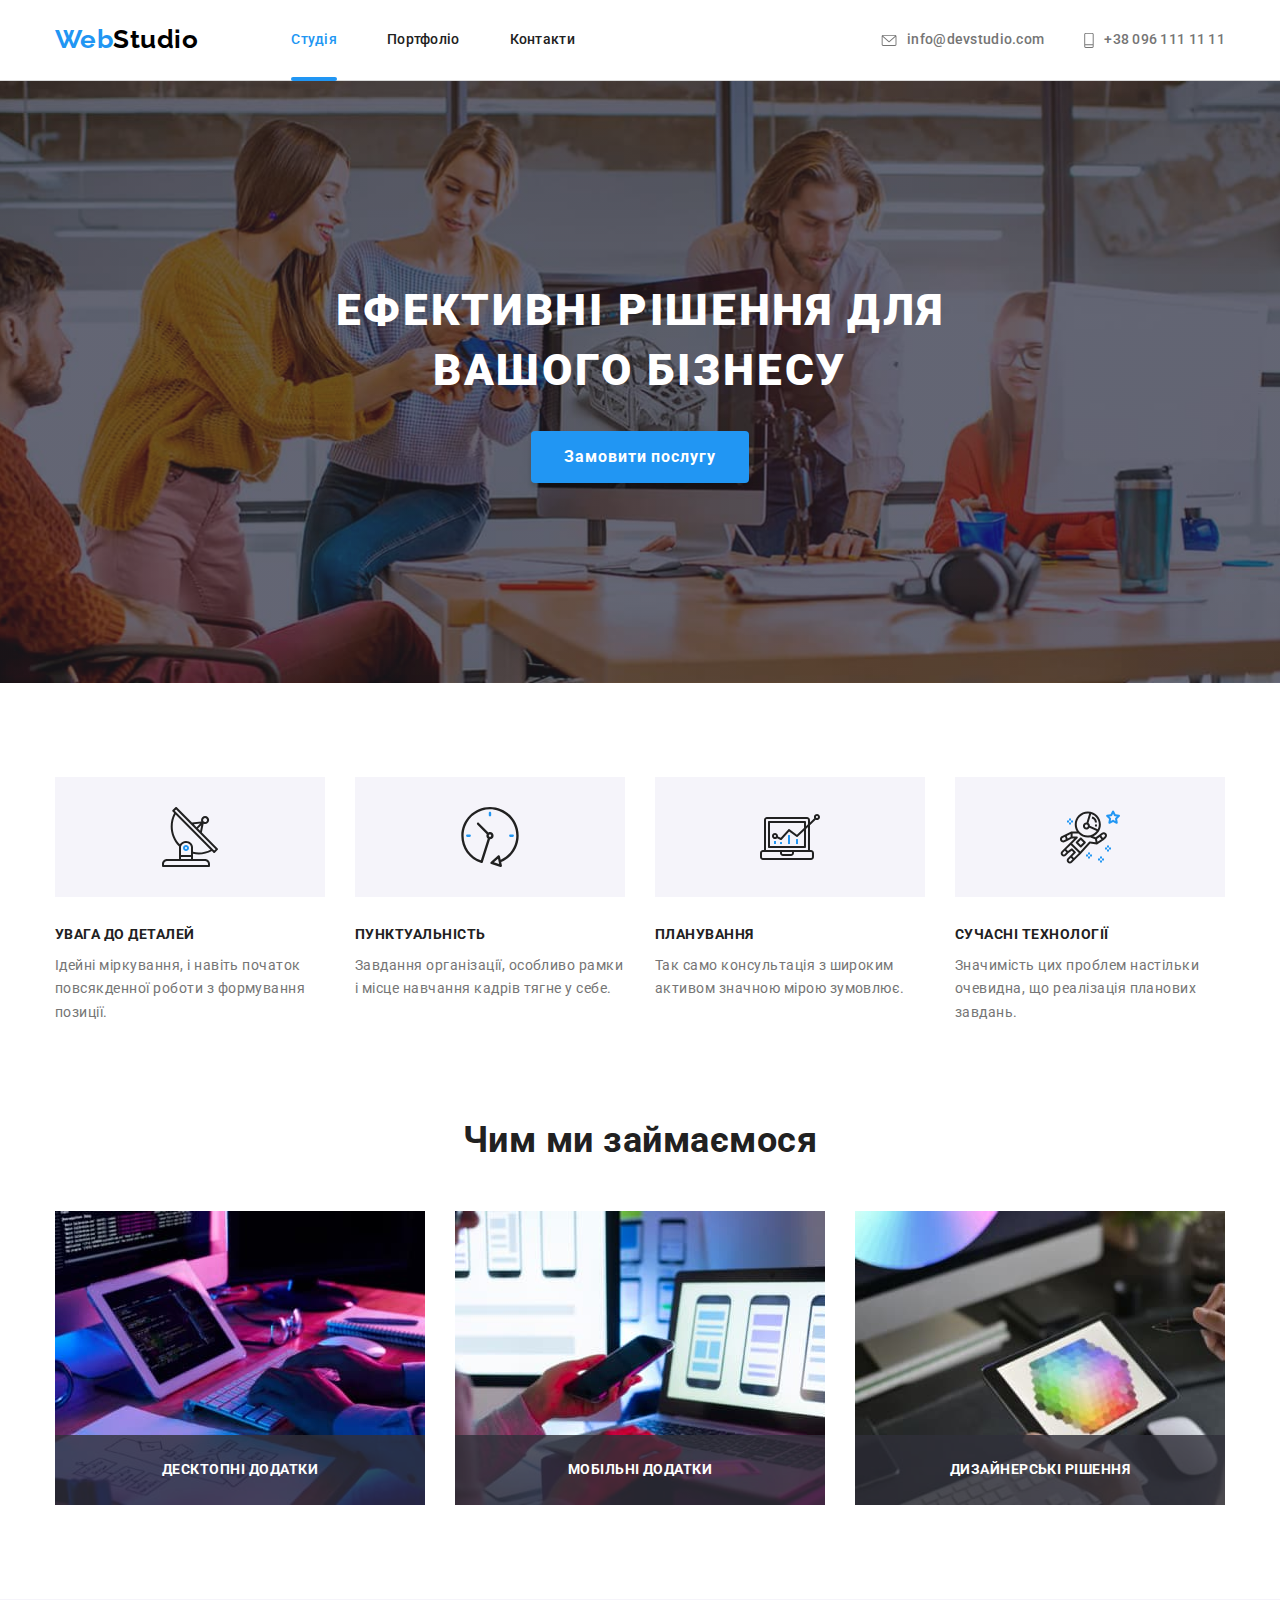
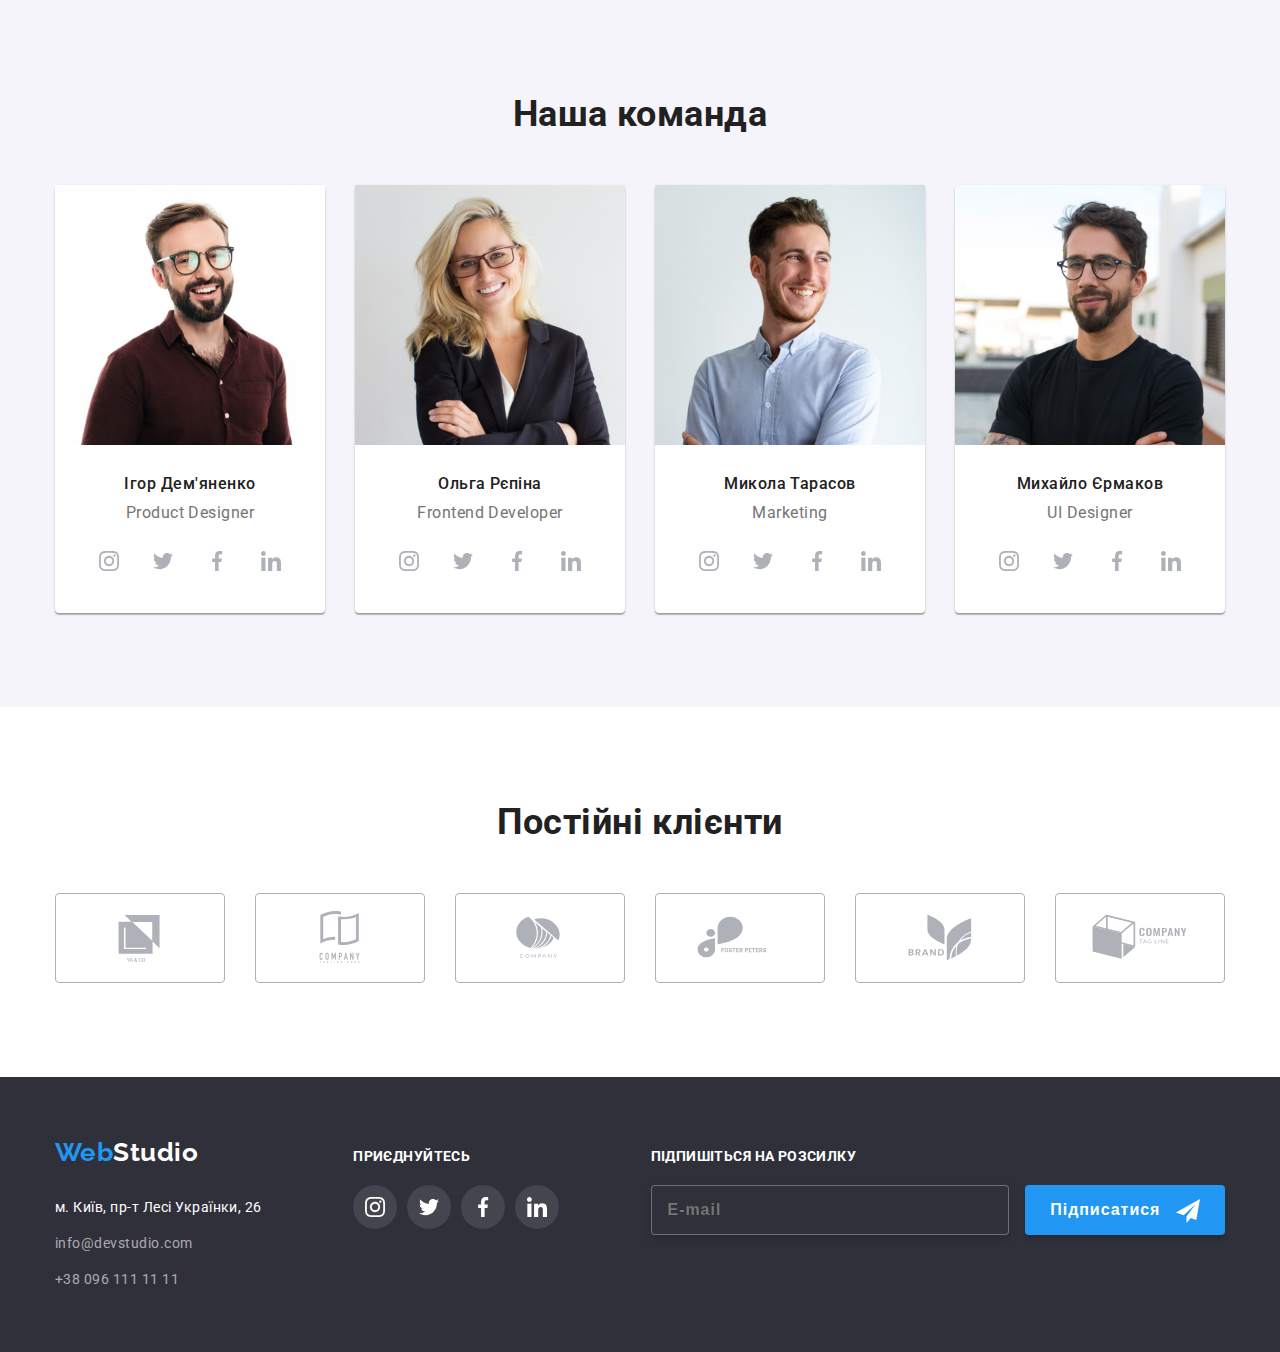
==== commit bd1c8e51: "виправляє маржини" ====
--- a/index.html
+++ b/index.html
@@ -519,7 +519,7 @@
         </div>
       </div>
     </footer>
-
+<!-- Модалка -->
     <div class="backdrop is-hidden" data-modal>
       <div class="modal">
         <button data-modal-close type="button" class="button-modal">
@@ -527,20 +527,18 @@
             <use href="./images/icons.svg/icons.svg#icon-close"></use>
           </svg>
         </button>
-
+<!-- Форма -->
         <div class="form">
           <p class="modal-title">Залиште свої дані, ми вам передзвонимо</p>
 
           <form name="signup-form" autocomplete="on">
 
-            
-              <label for="name" class="form-label">Ім'я</label>
+                <label for="name" class="form-label">Ім'я</label>
               <div class="form-field">
                   <input class="form-input" type="text" name="name" id="name" />
                   <svg class="label-icon" width="18" height="18">
                     <use href="./images/icons.svg/icons.svg#icon-name"></use>
                   </svg>
-                
               </div>
             
               
@@ -551,8 +549,8 @@
                     <use href="./images/icons.svg/icons.svg#icon-phone-black"
                     ></use>
                   </svg>
-               
-              </div>
+                </div>
+              
               
               
               <label class="form-label" for="email">Пошта</label>
@@ -569,6 +567,7 @@
                     ></use>
                   </svg>
                 </div>
+              
 
                 <div class="comment-field">
             <label class="form-label" for="comment" >Коментар</label>
--- a/css/styles.css
+++ b/css/styles.css
@@ -559,6 +559,7 @@
 .button-sign {
     width: 200px;
     height: 50px;
+    margin-left: 12px;
     background-color: var(--accent-text-color);
     color: var(--white-color);
     box-shadow: 0px 4px 4px rgba(0, 0, 0, 0.15);
@@ -706,7 +707,7 @@
 
 /* Фарма */
 .modal-title {
-    margin-bottom: 12px;
+    margin-bottom: 11px;
     font-weight: 700;
     font-size: 20px;
     line-height: 1.15;
